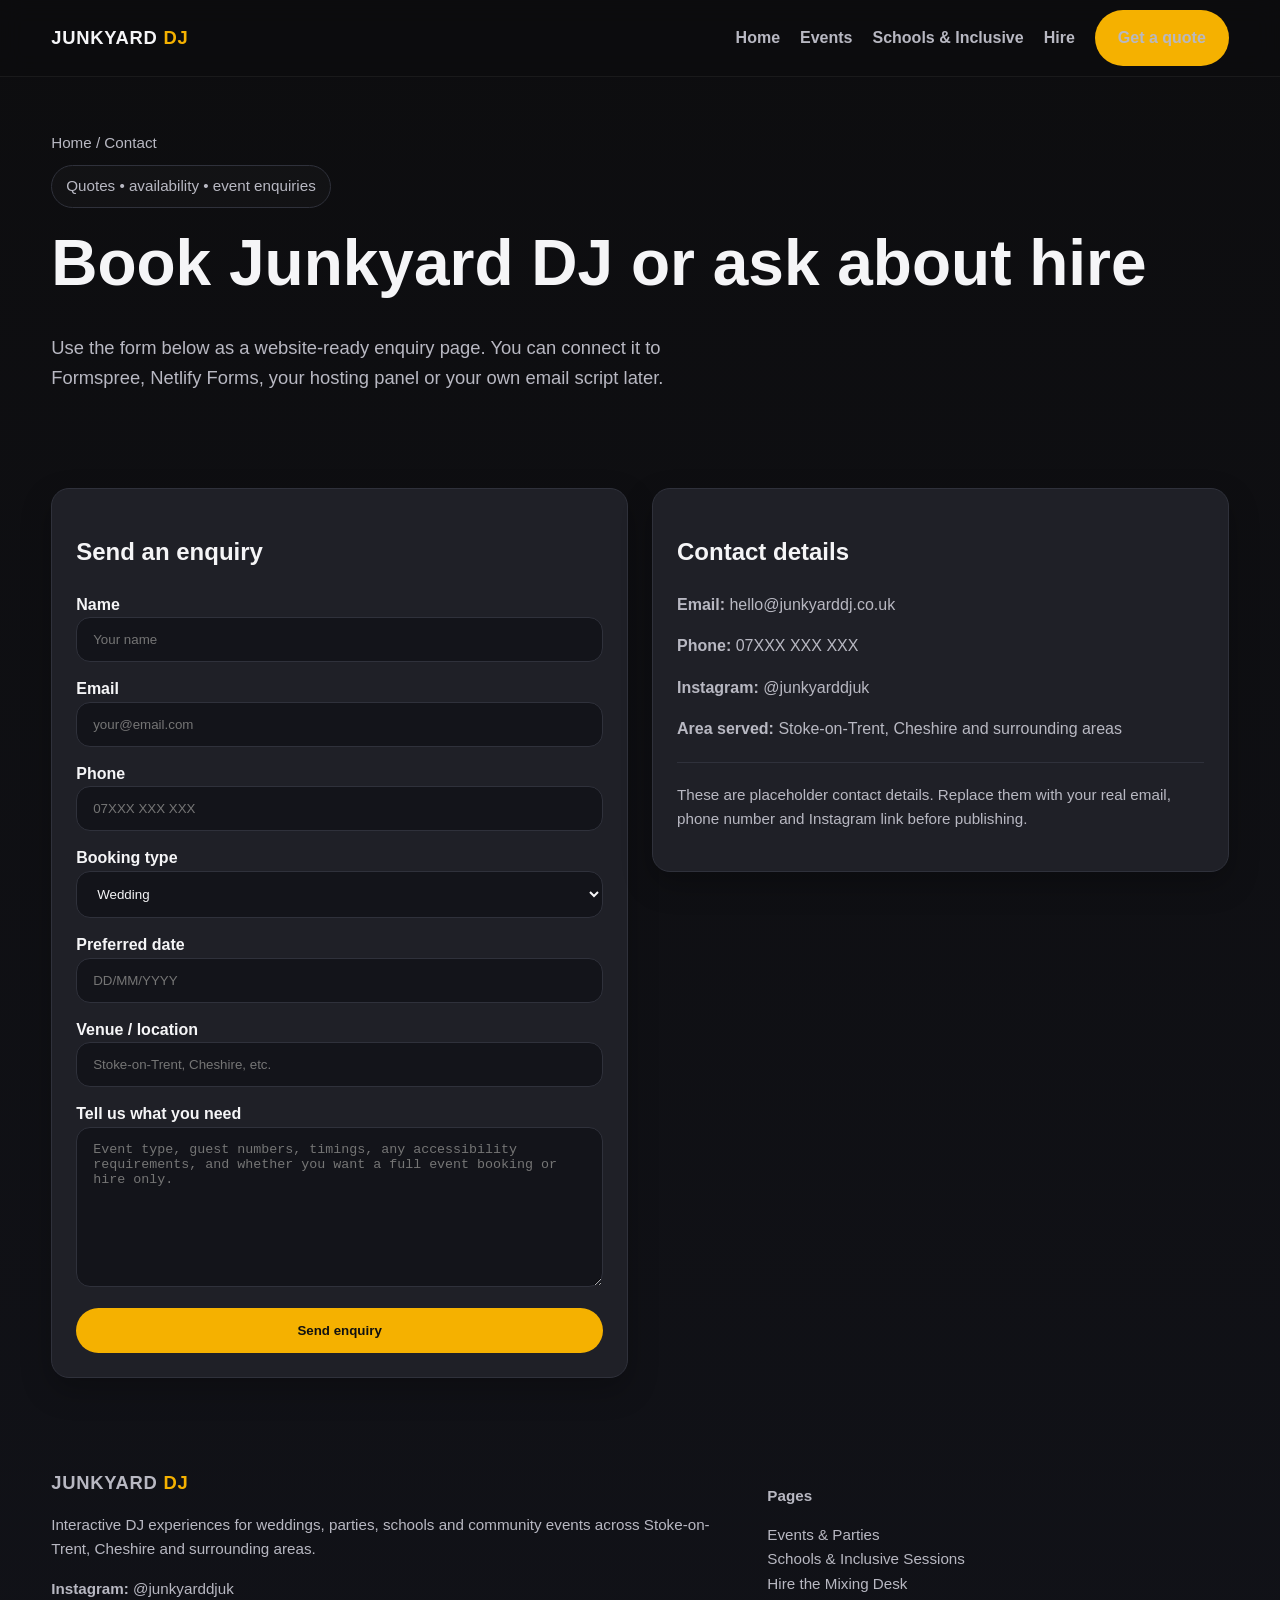
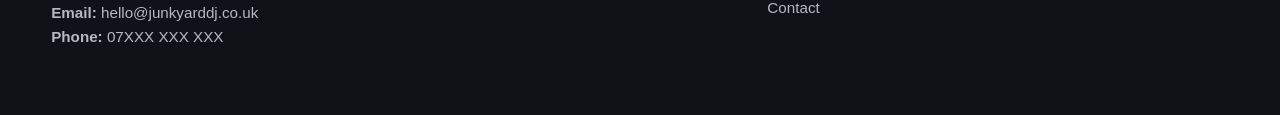
==== contact.html @ a07f3081 "Init" ====
<!doctype html>
<html lang="en">
<head>
  <meta charset="utf-8" />
  <meta name="viewport" content="width=device-width, initial-scale=1" />
  <title>Contact | Junkyard DJ</title>
  <meta name="description" content="Interactive DJ experiences in Stoke-on-Trent and Cheshire.">
  <link rel="stylesheet" href="style.css" />
</head>
<body>
<header>
  <div class="container nav">
    <a class="brand" href="index.html">Junkyard <span>DJ</span></a>
    <button class="menu-toggle" aria-label="Open menu">☰</button>
    <nav class="nav-links">
      <a href="index.html">Home</a>
      <a href="events.html">Events</a>
      <a href="schools.html">Schools & Inclusive</a>
      <a href="hire.html">Hire</a>
      <a href="contact.html" class="btn btn-primary">Get a quote</a>
    </nav>
  </div>
</header>


<main>
  <section class="page-hero">
    <div class="container">
      <div class="breadcrumbs">Home / Contact</div>
      <span class="badge">Quotes • availability • event enquiries</span>
      <h1>Book Junkyard DJ or ask about hire</h1>
      <p class="lead">Use the form below as a website-ready enquiry page. You can connect it to Formspree, Netlify Forms, your hosting panel or your own email script later.</p>
    </div>
  </section>

  <section>
    <div class="container split">
      <div class="card">
        <h2>Send an enquiry</h2>
        <form class="form" action="send-mail.php" method="post">
          <div>
            <label for="name">Name</label>
            <input id="name" name="name" placeholder="Your name">
          </div>
          <div>
            <label for="email">Email</label>
            <input id="email" type="email" name="email" placeholder="your@email.com">
          </div>
          <div>
            <label for="phone">Phone</label>
            <input id="phone" name="phone" placeholder="07XXX XXX XXX">
          </div>
          <div>
            <label for="event-type">Booking type</label>
            <select id="event-type" name="event_type">
              <option>Wedding</option>
              <option>Party / private event</option>
              <option>School visit</option>
              <option>Summer fair / community event</option>
              <option>Mixing desk hire</option>
            </select>
          </div>
          <div>
            <label for="date">Preferred date</label>
            <input id="date" name="date" placeholder="DD/MM/YYYY">
          </div>
          <div>
            <label for="location">Venue / location</label>
            <input id="location" name="location" placeholder="Stoke-on-Trent, Cheshire, etc.">
          </div>
          <div>
            <label for="message">Tell us what you need</label>
            <textarea id="message" name="message" placeholder="Event type, guest numbers, timings, any accessibility requirements, and whether you want a full event booking or hire only."></textarea>
          </div>
          <div style="display:none;">
  <label for="website">Leave this field empty</label>
  <input id="website" name="website" type="text" autocomplete="off">
</div>
<button class="btn btn-primary" type="submit">Send enquiry</button>
        </form>
      </div>
      <div class="card">
        <h2>Contact details</h2>
        <p><strong>Email:</strong> hello@junkyarddj.co.uk</p>
        <p><strong>Phone:</strong> 07XXX XXX XXX</p>
        <p><strong>Instagram:</strong> @junkyarddjuk</p>
        <p><strong>Area served:</strong> Stoke-on-Trent, Cheshire and surrounding areas</p>
        <hr style="border:none;border-top:1px solid var(--line);margin:20px 0">
        <p class="small">These are placeholder contact details. Replace them with your real email, phone number and Instagram link before publishing.</p>
      </div>
    </div>
  </section>
</main>


<footer>
  <div class="container footer-grid">
    <div>
      <div class="brand">Junkyard <span>DJ</span></div>
      <p class="small">Interactive DJ experiences for weddings, parties, schools and community events across Stoke-on-Trent, Cheshire and surrounding areas.</p>
      <p class="small"><strong>Instagram:</strong> @junkyarddjuk<br>
      <strong>Email:</strong> hello@junkyarddj.co.uk<br>
      <strong>Phone:</strong> 07XXX XXX XXX</p>
    </div>
    <div>
      <p class="small"><strong>Pages</strong></p>
      <p class="small">
        <a href="events.html">Events & Parties</a><br>
        <a href="schools.html">Schools & Inclusive Sessions</a><br>
        <a href="hire.html">Hire the Mixing Desk</a><br>
        <a href="contact.html">Contact</a>
      </p>
    </div>
  </div>
</footer>
<script src="script.js"></script>
</body>
</html>
---- style.css ----
:root{
  --bg:#0d0d0f;
  --bg-soft:#17171c;
  --card:#1f2027;
  --text:#f5f5f7;
  --muted:#b8b8c2;
  --line:#2f313b;
  --accent:#f5b100;
  --accent-2:#7ce0ff;
  --max:1200px;
  --radius:18px;
  --shadow:0 12px 30px rgba(0,0,0,.25);
}

*{box-sizing:border-box}
html{scroll-behavior:smooth}
body{
  margin:0;
  font-family:Inter,Arial,Helvetica,sans-serif;
  background:linear-gradient(180deg,#0d0d0f 0%, #111218 100%);
  color:var(--text);
  line-height:1.6;
}
a{color:inherit;text-decoration:none}
img{max-width:100%;display:block}
.container{width:min(var(--max),92vw);margin:0 auto}
.btn{
  display:inline-block;
  padding:14px 22px;
  border-radius:999px;
  font-weight:700;
  transition:.2s ease;
  border:1px solid transparent;
}
.btn-primary{background:var(--accent);color:#111}
.btn-primary:hover{transform:translateY(-1px)}
.btn-secondary{background:transparent;border-color:var(--line);color:var(--text)}
.btn-secondary:hover{border-color:var(--accent)}
.badge{
  display:inline-block;
  padding:8px 14px;
  border:1px solid var(--line);
  border-radius:999px;
  color:var(--muted);
  background:rgba(255,255,255,.02);
  font-size:.95rem;
}
header{
  position:sticky; top:0; z-index:1000;
  backdrop-filter: blur(12px);
  background:rgba(13,13,15,.72);
  border-bottom:1px solid rgba(255,255,255,.06);
}
.nav{
  display:flex;align-items:center;justify-content:space-between;
  min-height:76px; gap:20px;
}
.brand{
  font-size:1.15rem;font-weight:800;letter-spacing:.04em;text-transform:uppercase
}
.brand span{color:var(--accent)}
.nav-links{
  display:flex; gap:20px; align-items:center;
}
.nav-links a{color:var(--muted);font-weight:600}
.nav-links a:hover{color:var(--text)}
.menu-toggle{
  display:none; background:none; border:0; color:var(--text); font-size:1.6rem;
}

.hero{
  padding:72px 0 40px;
}
.hero-grid{
  display:grid;
  grid-template-columns: 1.15fr .85fr;
  gap:32px;
  align-items:center;
}
.hero h1{
  font-size:clamp(2.4rem, 6vw, 4.8rem);
  line-height:1.02;
  margin:.4rem 0 1rem;
}
.lead{
  font-size:1.15rem;
  color:var(--muted);
  max-width:62ch;
}
.hero-actions{display:flex;gap:14px;flex-wrap:wrap;margin-top:26px}
.panel{
  background:linear-gradient(180deg, rgba(255,255,255,.05), rgba(255,255,255,.02));
  border:1px solid rgba(255,255,255,.08);
  border-radius:var(--radius);
  box-shadow:var(--shadow);
}
.hero-card{
  padding:18px;
}
.placeholder{
  min-height:360px;
  border-radius:14px;
  background:
    linear-gradient(135deg, rgba(124,224,255,.18), rgba(245,177,0,.14)),
    repeating-linear-gradient(45deg, rgba(255,255,255,.04), rgba(255,255,255,.04) 12px, rgba(255,255,255,.02) 12px, rgba(255,255,255,.02) 24px),
    #1b1d24;
  border:1px dashed rgba(255,255,255,.18);
  display:flex; align-items:center; justify-content:center; text-align:center;
  color:#d8d8df; font-weight:700; padding:24px;
}
section{padding:56px 0}
.section-head{max-width:780px;margin-bottom:26px}
.section-head h2{font-size:clamp(1.8rem,4vw,2.8rem);margin:0 0 10px}
.section-head p{margin:0;color:var(--muted)}
.grid-3,.grid-2,.grid-4{
  display:grid; gap:20px;
}
.grid-3{grid-template-columns:repeat(3,1fr)}
.grid-2{grid-template-columns:repeat(2,1fr)}
.grid-4{grid-template-columns:repeat(4,1fr)}
.card{
  padding:24px;
  background:var(--card);
  border:1px solid var(--line);
  border-radius:var(--radius);
  box-shadow:var(--shadow);
}
.card h3{margin-top:0}
.card p{color:var(--muted)}
.list{padding-left:18px;color:var(--muted)}
.kicker{color:var(--accent);font-weight:800;text-transform:uppercase;letter-spacing:.08em;font-size:.9rem}
.highlight{
  color:var(--accent);
}
.band{
  background:rgba(255,255,255,.02);
  border-top:1px solid rgba(255,255,255,.05);
  border-bottom:1px solid rgba(255,255,255,.05);
}
.stats{
  display:grid;grid-template-columns:repeat(4,1fr);gap:18px;
}
.stat{
  padding:22px;border-radius:16px;background:var(--bg-soft);border:1px solid var(--line);text-align:center
}
.stat strong{display:block;font-size:2rem;color:var(--accent)}
.gallery{
  display:grid;
  grid-template-columns:repeat(3,1fr);
  gap:16px;
}
.gallery .placeholder{min-height:220px}
.cta{
  padding:32px;
  display:flex;justify-content:space-between;gap:20px;align-items:center;flex-wrap:wrap;
}
footer{
  padding:34px 0 50px;
  color:var(--muted);
}
.footer-grid{
  display:grid;grid-template-columns:1.2fr .8fr;gap:24px;
}
.small{font-size:.95rem;color:var(--muted)}
.form{
  display:grid; gap:14px;
}
label{font-weight:700}
input, select, textarea{
  width:100%; padding:14px 16px; border-radius:14px;
  border:1px solid var(--line); background:#13141a; color:var(--text);
}
textarea{min-height:160px; resize:vertical}
.notice{
  padding:16px 18px;border-radius:14px;background:rgba(124,224,255,.08);border:1px solid rgba(124,224,255,.2);color:#d7f6ff
}
.breadcrumbs{color:var(--muted);font-size:.95rem;margin-bottom:10px}
.page-hero{padding:54px 0 22px}
.page-hero h1{font-size:clamp(2rem,5vw,4rem);margin:.3rem 0 1rem}
.split{
  display:grid;grid-template-columns:1fr 1fr;gap:24px;align-items:start
}

@media (max-width: 980px){
  .hero-grid,.split,.footer-grid,.grid-3,.grid-4,.stats,.gallery,.grid-2{grid-template-columns:1fr 1fr}
}
@media (max-width: 720px){
  .nav-links{
    position:absolute;left:0;right:0;top:76px;background:#111218;border-bottom:1px solid var(--line);
    display:none;flex-direction:column;padding:16px 20px;align-items:flex-start
  }
  .nav-links.open{display:flex}
  .menu-toggle{display:block}
  .hero-grid,.split,.footer-grid,.grid-3,.grid-4,.stats,.gallery,.grid-2{grid-template-columns:1fr}
  .hero{padding-top:48px}
  .placeholder{min-height:260px}
}
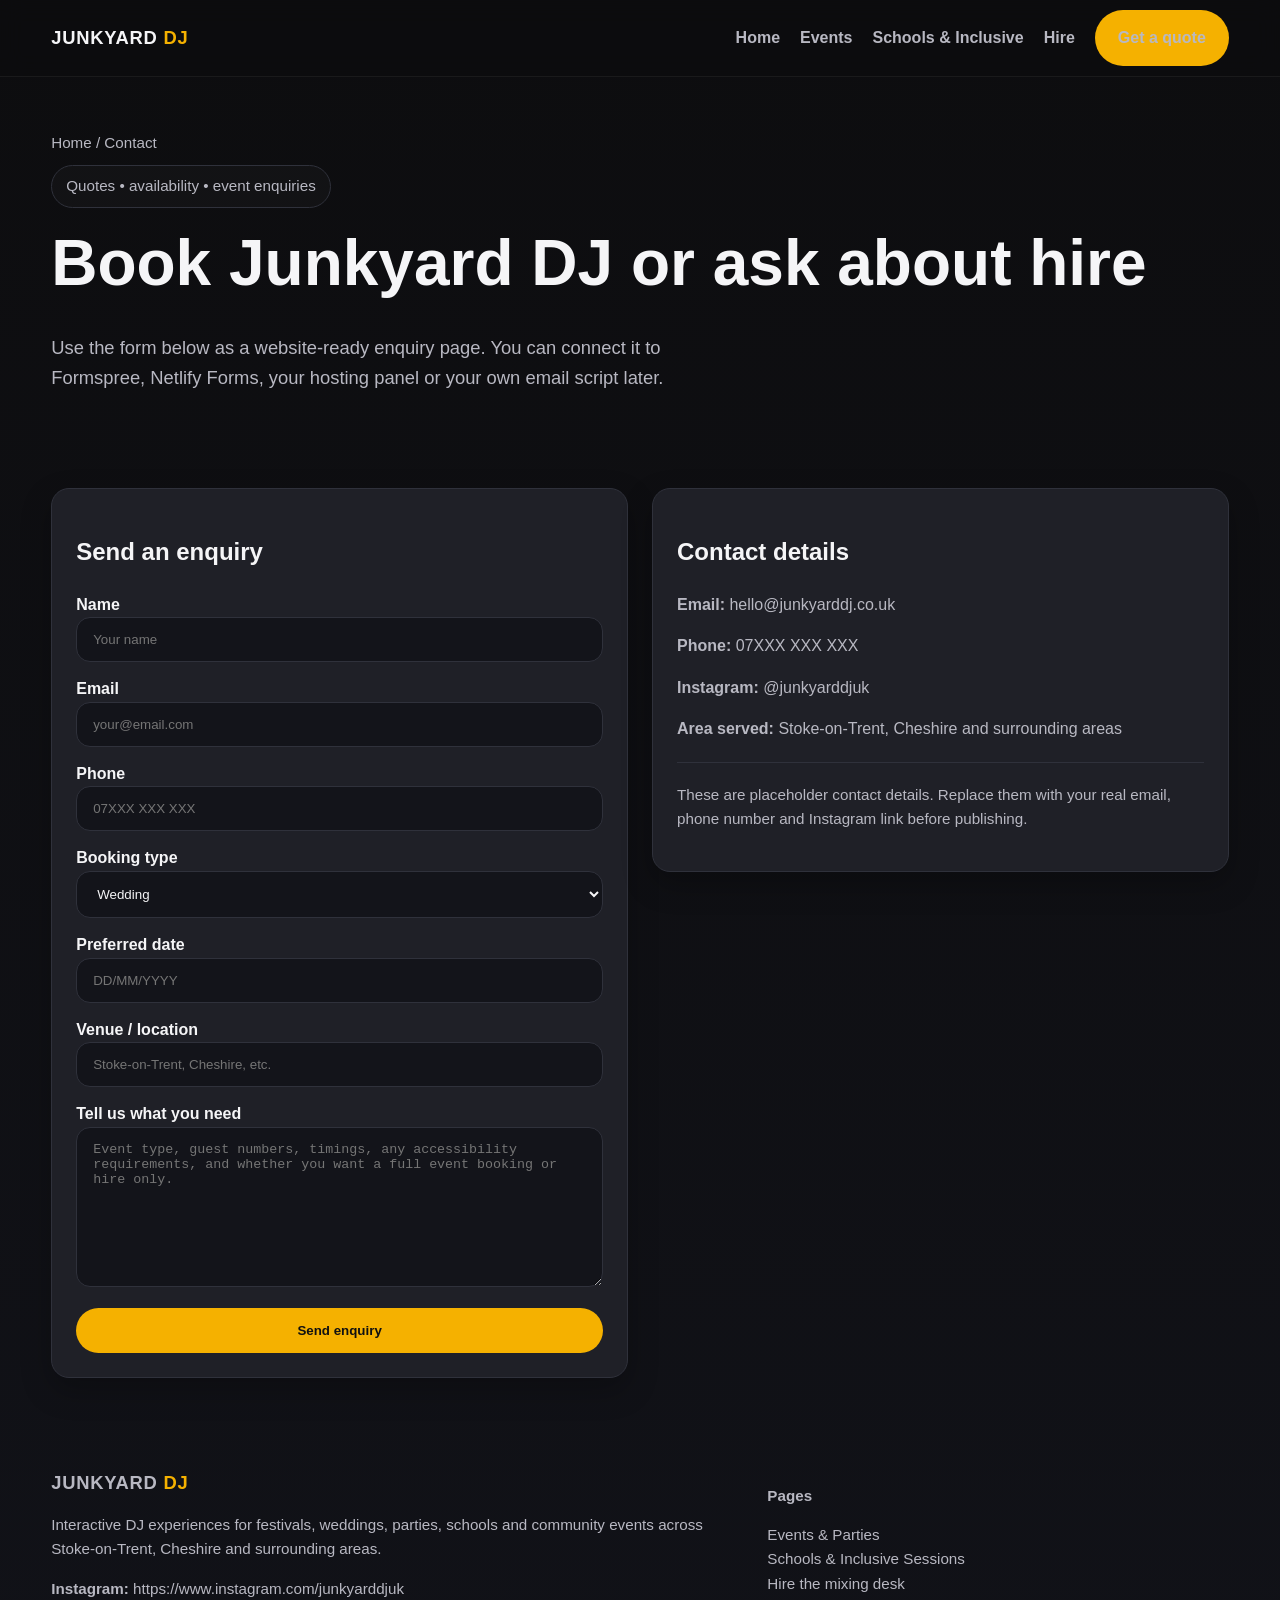
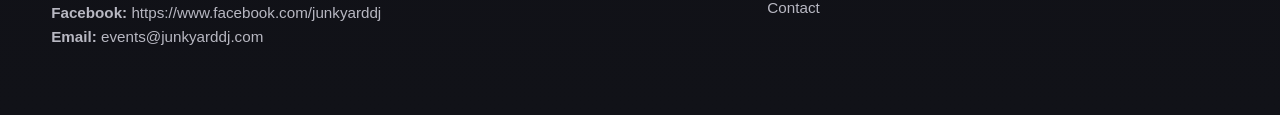
==== commit 180603fe: "Homepage done" ====
--- a/contact.html
+++ b/contact.html
@@ -97,17 +97,18 @@
   <div class="container footer-grid">
     <div>
       <div class="brand">Junkyard <span>DJ</span></div>
-      <p class="small">Interactive DJ experiences for weddings, parties, schools and community events across Stoke-on-Trent, Cheshire and surrounding areas.</p>
-      <p class="small"><strong>Instagram:</strong> @junkyarddjuk<br>
-      <strong>Email:</strong> hello@junkyarddj.co.uk<br>
-      <strong>Phone:</strong> 07XXX XXX XXX</p>
+      <p class="small">Interactive DJ experiences for festivals, weddings, parties, schools and community events across<br/>  Stoke-on-Trent, Cheshire and surrounding areas.</p>
+      <p class="small">
+        <strong>Instagram:</strong> https://www.instagram.com/junkyarddjuk<br>
+        <strong>Facebook:</strong> https://www.facebook.com/junkyarddj<br>
+        <strong>Email:</strong> events@junkyarddj.com<br>
     </div>
     <div>
       <p class="small"><strong>Pages</strong></p>
       <p class="small">
         <a href="events.html">Events & Parties</a><br>
         <a href="schools.html">Schools & Inclusive Sessions</a><br>
-        <a href="hire.html">Hire the Mixing Desk</a><br>
+        <a href="hire.html">Hire the mixing desk</a><br>
         <a href="contact.html">Contact</a>
       </p>
     </div>
--- a/style.css
+++ b/style.css
@@ -79,7 +79,7 @@
   align-items:center;
 }
 .hero h1{
-  font-size:clamp(2.4rem, 6vw, 4.8rem);
+  font-size:clamp(2.2rem, 6vw, 4.0rem);
   line-height:1.02;
   margin:.4rem 0 1rem;
 }
@@ -110,7 +110,7 @@
   color:#d8d8df; font-weight:700; padding:24px;
 }
 section{padding:56px 0}
-.section-head{max-width:780px;margin-bottom:26px}
+.section-head{margin-bottom:26px}
 .section-head h2{font-size:clamp(1.8rem,4vw,2.8rem);margin:0 0 10px}
 .section-head p{margin:0;color:var(--muted)}
 .grid-3,.grid-2,.grid-4{
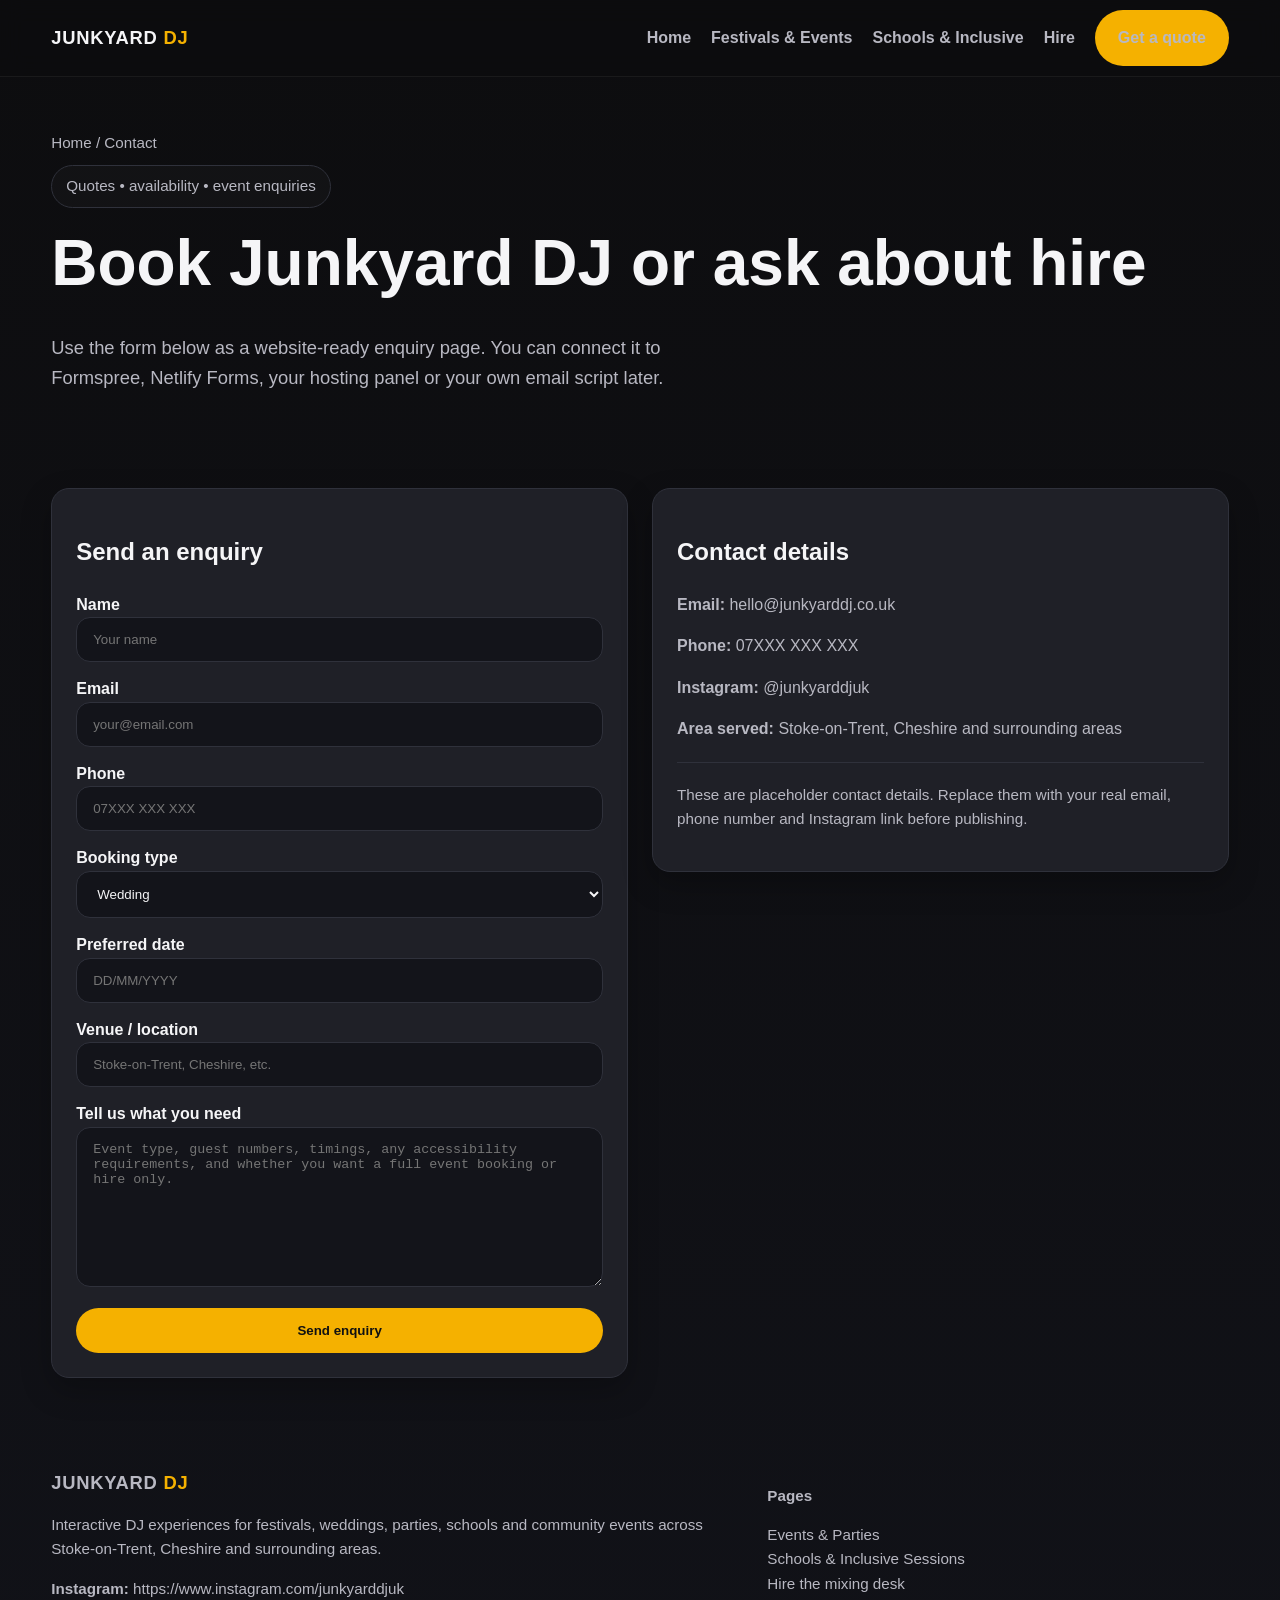
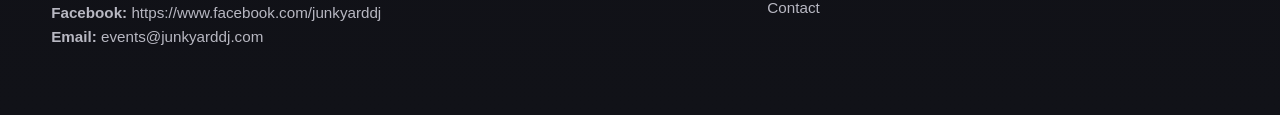
==== commit 0fbce558: "Festivals & Events" ====
--- a/contact.html
+++ b/contact.html
@@ -14,7 +14,7 @@
     <button class="menu-toggle" aria-label="Open menu">☰</button>
     <nav class="nav-links">
       <a href="index.html">Home</a>
-      <a href="events.html">Events</a>
+      <a href="events.html">Festivals & Events</a>
       <a href="schools.html">Schools & Inclusive</a>
       <a href="hire.html">Hire</a>
       <a href="contact.html" class="btn btn-primary">Get a quote</a>
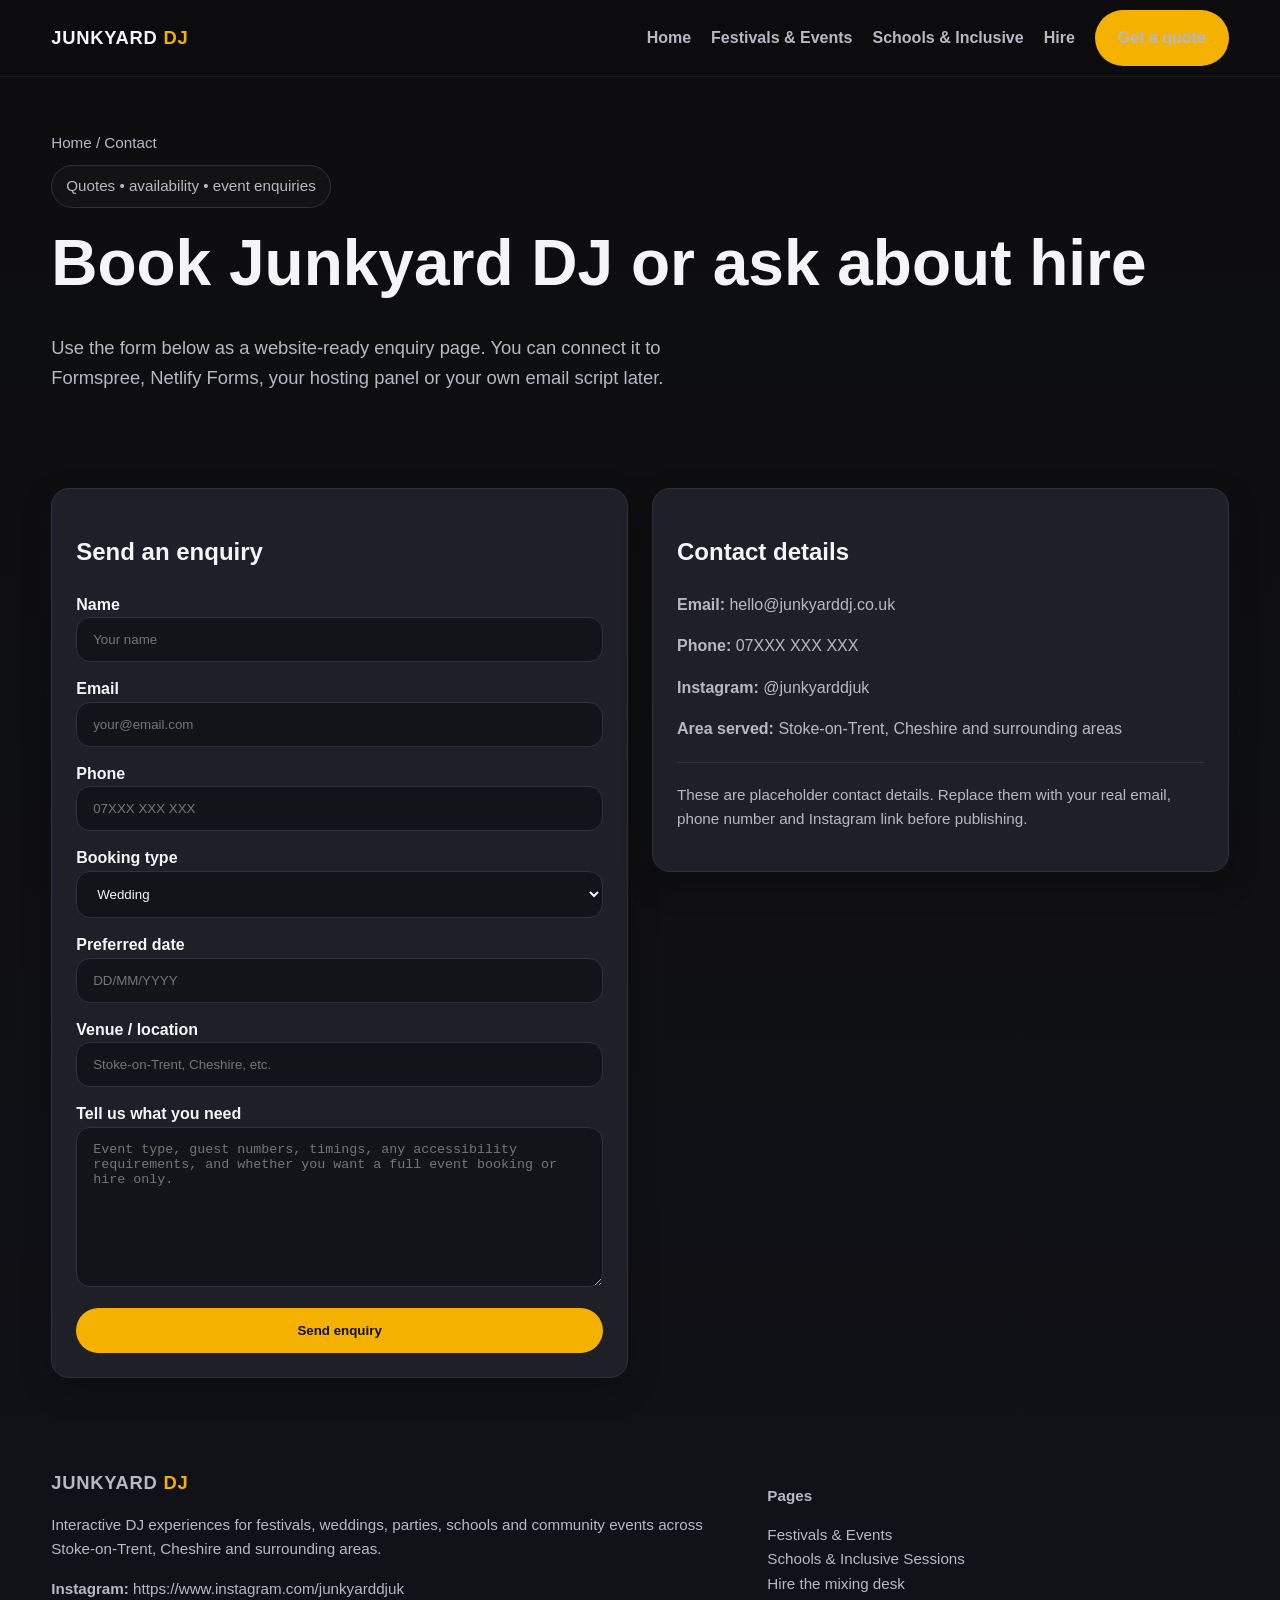
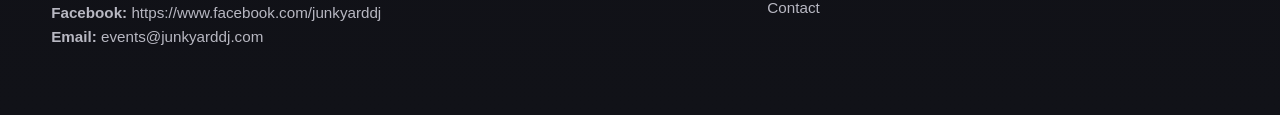
==== commit cfbcf771: "Schools done" ====
--- a/contact.html
+++ b/contact.html
@@ -106,7 +106,7 @@
     <div>
       <p class="small"><strong>Pages</strong></p>
       <p class="small">
-        <a href="events.html">Events & Parties</a><br>
+        <a href="events.html">Festivals & Events</a><br>
         <a href="schools.html">Schools & Inclusive Sessions</a><br>
         <a href="hire.html">Hire the mixing desk</a><br>
         <a href="contact.html">Contact</a>
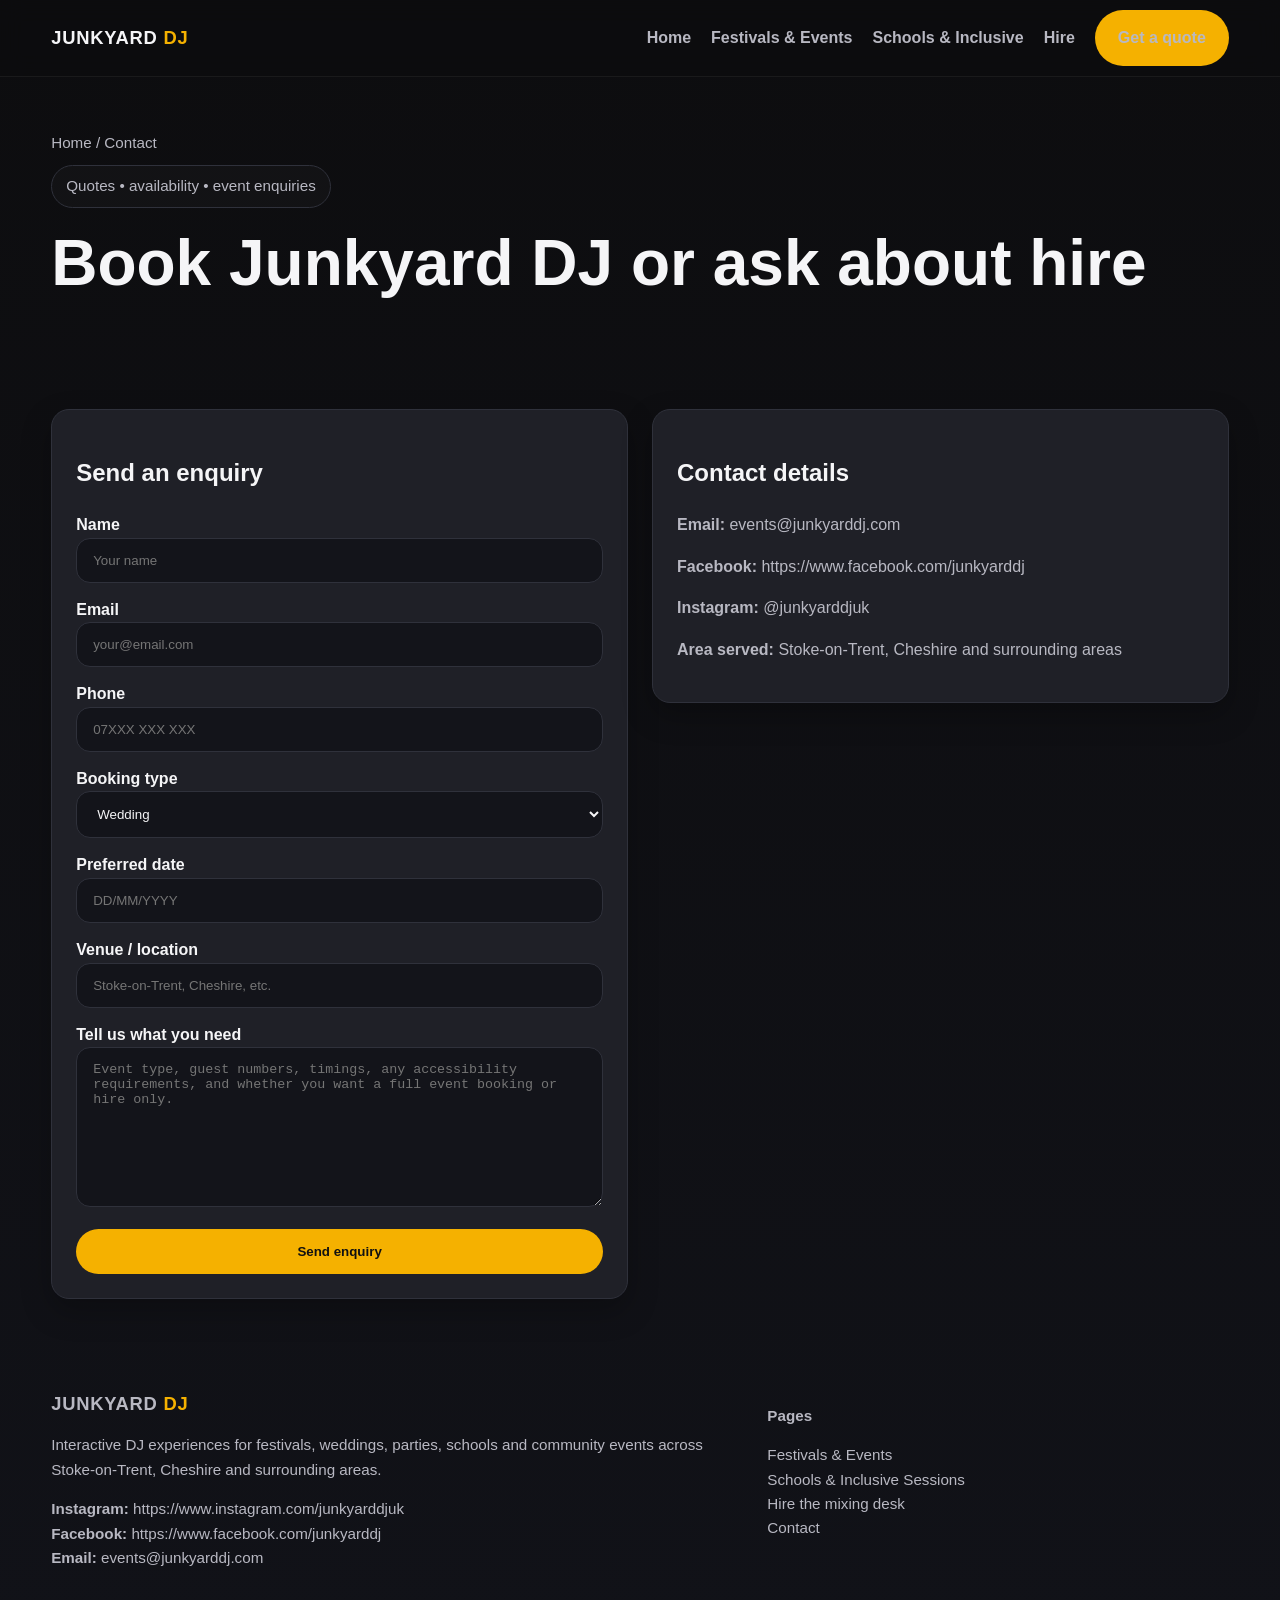
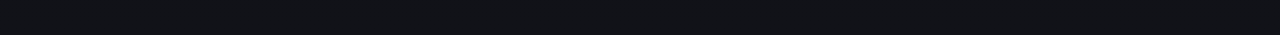
==== commit a9e35232: "Remove plachoder text" ====
--- a/contact.html
+++ b/contact.html
@@ -22,14 +22,12 @@
   </div>
 </header>
 
-
 <main>
   <section class="page-hero">
     <div class="container">
       <div class="breadcrumbs">Home / Contact</div>
       <span class="badge">Quotes • availability • event enquiries</span>
       <h1>Book Junkyard DJ or ask about hire</h1>
-      <p class="lead">Use the form below as a website-ready enquiry page. You can connect it to Formspree, Netlify Forms, your hosting panel or your own email script later.</p>
     </div>
   </section>
 
@@ -81,12 +79,10 @@
       </div>
       <div class="card">
         <h2>Contact details</h2>
-        <p><strong>Email:</strong> hello@junkyarddj.co.uk</p>
-        <p><strong>Phone:</strong> 07XXX XXX XXX</p>
+        <p><strong>Email:</strong> events@junkyarddj.com</p>
+        <p><strong>Facebook:</strong> https://www.facebook.com/junkyarddj</p>
         <p><strong>Instagram:</strong> @junkyarddjuk</p>
         <p><strong>Area served:</strong> Stoke-on-Trent, Cheshire and surrounding areas</p>
-        <hr style="border:none;border-top:1px solid var(--line);margin:20px 0">
-        <p class="small">These are placeholder contact details. Replace them with your real email, phone number and Instagram link before publishing.</p>
       </div>
     </div>
   </section>
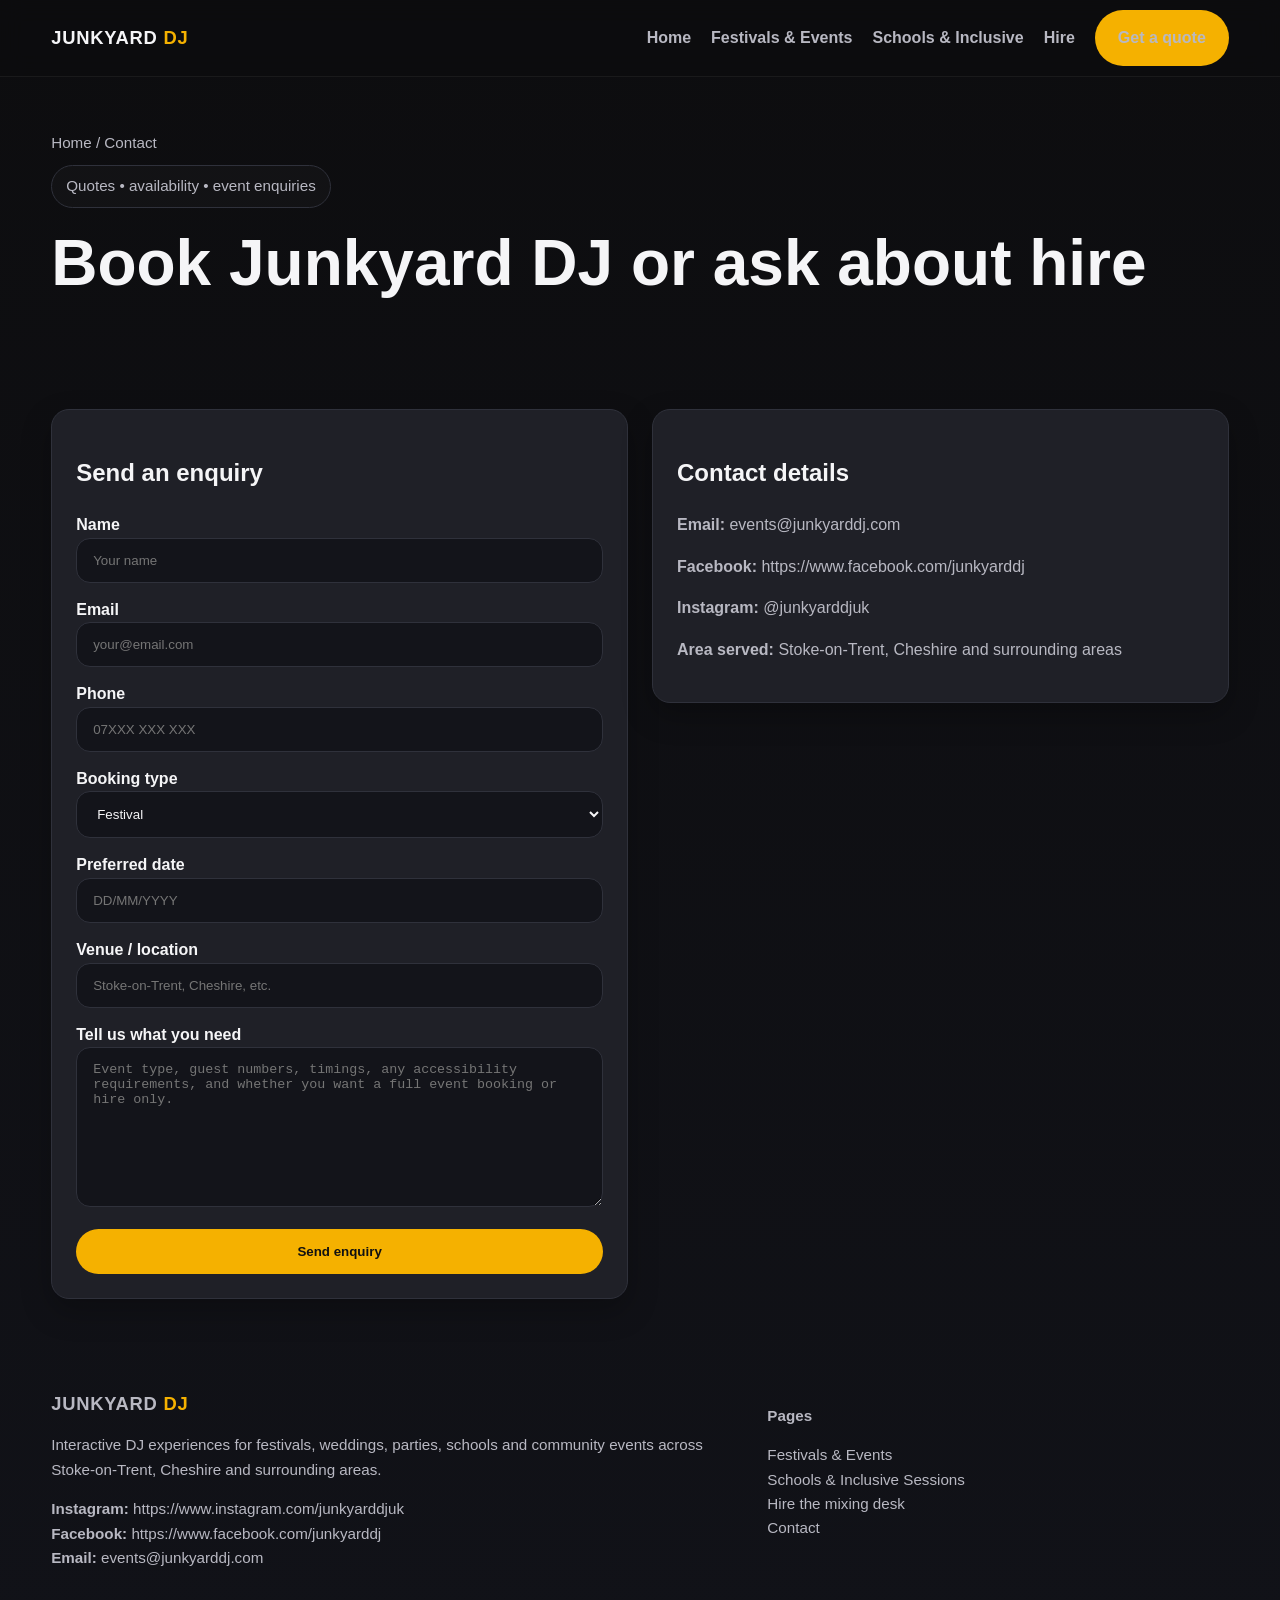
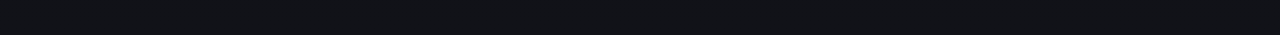
==== commit bf640eee: "V1 complete" ====
--- a/contact.html
+++ b/contact.html
@@ -51,11 +51,13 @@
           <div>
             <label for="event-type">Booking type</label>
             <select id="event-type" name="event_type">
+              <option>Festival</option>
               <option>Wedding</option>
               <option>Party / private event</option>
               <option>School visit</option>
               <option>Summer fair / community event</option>
               <option>Mixing desk hire</option>
+              <option>Other</option>
             </select>
           </div>
           <div>
